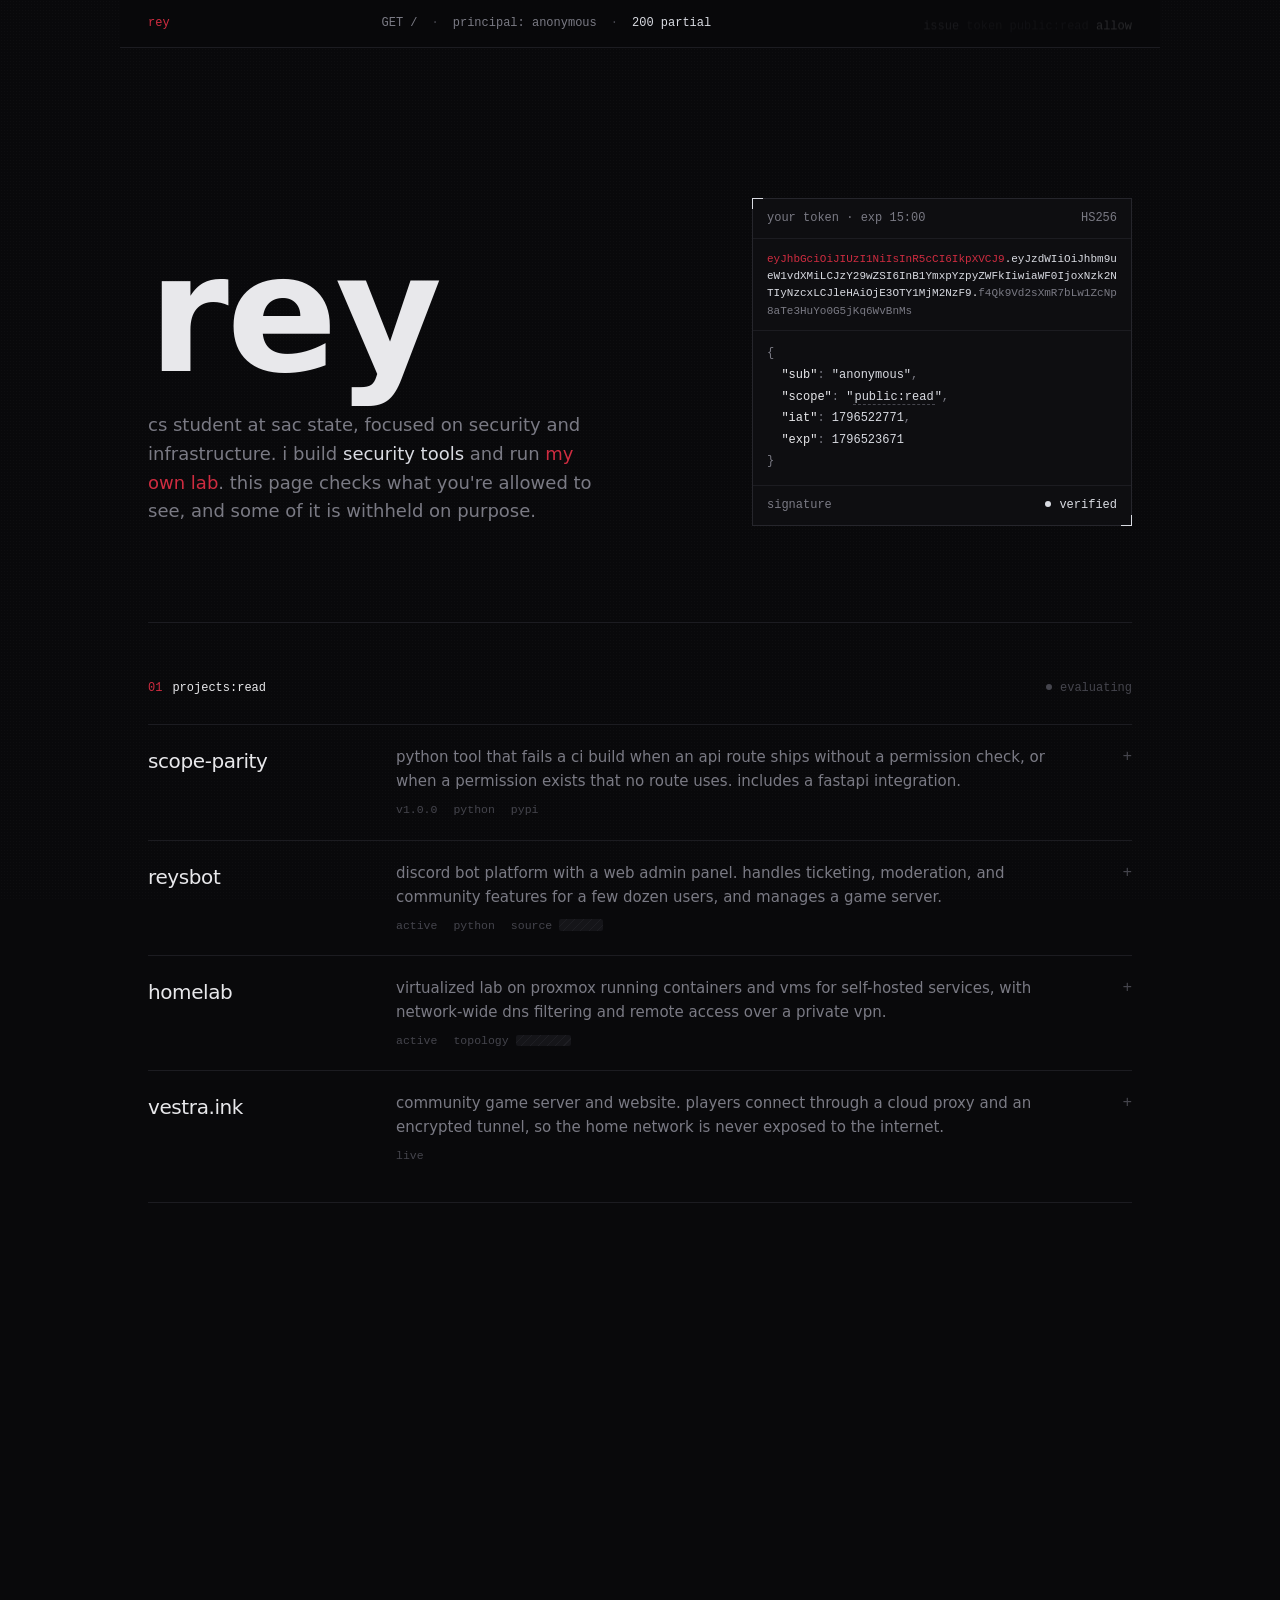
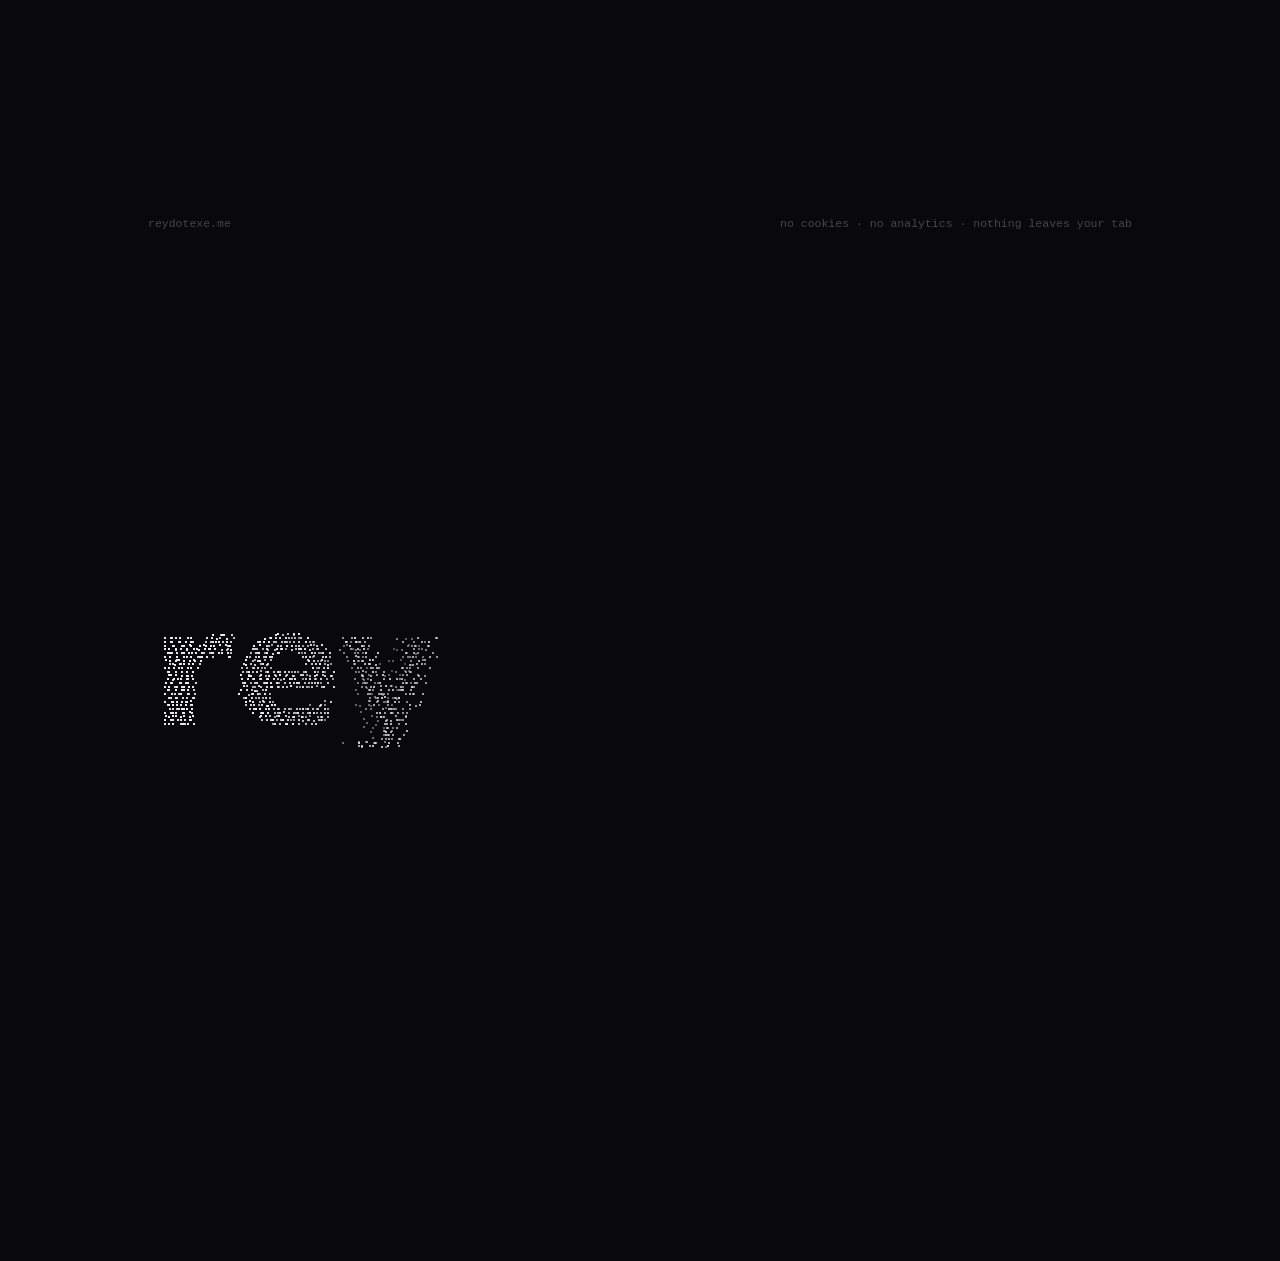
==== index.html @ fd660c35 "add csp and referrer policy" ====
<!DOCTYPE html>
<html lang="en">
<head>
  <meta charset="utf-8">
  <meta http-equiv="Content-Security-Policy" content="default-src 'none'; script-src 'self'; style-src 'self'; font-src 'self'; img-src 'self' data:; connect-src 'none'; media-src 'none'; object-src 'none'; base-uri 'none'; form-action 'none'">
  <meta name="referrer" content="no-referrer">
  <meta name="viewport" content="width=device-width, initial-scale=1">
  <title>rey</title>
  <meta name="description" content="rey. cs student at sac state, security and infrastructure.">
  <link rel="preload" href="fonts/Geist-Variable.woff2" as="font" type="font/woff2" crossorigin>
  <link rel="preload" href="fonts/GeistMono-Variable.woff2" as="font" type="font/woff2" crossorigin>
  <link rel="stylesheet" href="style.css">
  <script src="js/access.js" defer></script>
  <script src="js/name.js" defer></script>
</head>
<body>

<div class="grain"></div>

<div class="wrap">

  <div class="bar">
    <a href="#" class="brand">rey</a>
    <div class="req">
      <span class="hide-s">GET /</span>
      <span class="sep hide-s">·</span>
      <span>principal: anonymous</span>
      <span class="sep">·</span>
      <span class="status" id="barStatus">200 partial</span>
    </div>
    <span class="tick" id="tick"></span>
  </div>

  <header class="hero">
    <div>
      <div class="namewrap" id="namewrap"><h1 id="name">rey</h1></div>
      <p>cs student at sac state, focused on security and infrastructure. i build <b class="c1">security tools</b> and run <b class="c2">my own lab</b>. this page checks what you're allowed to see, and some of it is withheld on purpose.</p>
    </div>

    <div class="token" id="token">
      <div class="th"><span>your token · <span id="expiry">exp 15:00</span></span><span>HS256</span></div>
      <div class="enc" id="enc"><span class="h">eyJhbGciOiJIUzI1NiIsInR5cCI6IkpXVCJ9</span>.<span class="p">eyJzdWIiOiJhbm9ueW1vdXMiLCJzY29wZSI6InB1YmxpYzpyZWFkIiwiaWF0IjoxNzkwNzkwMTMzLCJleHAiOjE3OTA3OTEwMzN9</span>.<span class="s">f4Qk9Vd2sXmR7bLw1ZcNp8aTe3HuYo0G5jKq6WvBnMs</span></div>
      <div class="dec">
        {<br>
        &nbsp;&nbsp;<span class="key">"sub"</span>: <span class="val">"anonymous"</span>,<br>
        &nbsp;&nbsp;<span class="key">"scope"</span>: <span class="val">"<span id="scopeEdit" contenteditable="true" spellcheck="false">public:read</span>"</span>,<br>
        &nbsp;&nbsp;<span class="key">"iat"</span>: <span class="val" id="iat">1790790133</span>,<br>
        &nbsp;&nbsp;<span class="key">"exp"</span>: <span class="val" id="exp">1790791033</span><br>
        }
      </div>
      <div class="sig"><span>signature</span><span class="verdict grant" id="sigState">verified</span></div>
    </div>
  </header>

  <section class="scope reveal" data-scope="projects:read" data-verdict="grant">
    <div class="scope-head"><span class="name"><i>01</i>projects:read</span><span class="verdict">pending</span></div>

    <div class="res" data-res="scope-parity">
      <button type="button" aria-expanded="false">
        <span class="k">scope-parity</span>
        <span class="v">python tool that fails a ci build when an api route ships without a permission check, or when a permission exists that no route uses. includes a fastapi integration.
          <span class="attrs"><span>v1.0.0</span><span>python</span><span>pypi</span></span>
        </span>
        <span class="plus">+</span>
      </button>
      <div class="detail"><div><div class="inner">
        <b>example output</b><br>
        <span class="e">error</span>&nbsp;&nbsp; route-unprotected&nbsp;&nbsp; DELETE /orders/{id} declares no scope<br>
        <span class="e">error</span>&nbsp;&nbsp; route-unknown-scope POST /orders declares "orders:write"<br>
        <span class="w">warning</span> scope-unused&nbsp;&nbsp;&nbsp;&nbsp;&nbsp;&nbsp;&nbsp; orders:create is declared by no route<br>
        exit 1
        <div class="links"><a href="https://github.com/ReyDotExe/scope-parity">github</a><a href="https://pypi.org/project/scope-parity/">pypi</a></div>
      </div></div></div>
    </div>

    <div class="res" data-res="reysbot">
      <button type="button" aria-expanded="false">
        <span class="k">reysbot</span>
        <span class="v">discord bot platform with a web admin panel. handles ticketing, moderation, and community features for a few dozen users, and manages a game server.
          <span class="attrs"><span>active</span><span>python</span><span>source <span class="redact" data-len="7" tabindex="0"><span class="why">private: holds live config</span></span></span></span>
        </span>
        <span class="plus">+</span>
      </button>
      <div class="detail"><div><div class="inner">
        <b>runtime</b>&nbsp;&nbsp; python, sqlite, linux container on proxmox<br>
        <b>features</b>&nbsp; ticketing · moderation · automod · music · stream alerts · game server control<br>
        <b>security</b>&nbsp; individual staff accounts with 2fa · scoped api keys · confirmation on destructive actions<br>
        <b>exposure</b>&nbsp; admin panel reachable only through an authenticated tunnel
        <div class="links"><a href="https://github.com/ReyDotExe/reybot-security-notes">security notes</a></div>
      </div></div></div>
    </div>

    <div class="res" data-res="homelab">
      <button type="button" aria-expanded="false">
        <span class="k">homelab</span>
        <span class="v">virtualized lab on proxmox running containers and vms for self-hosted services, with network-wide dns filtering and remote access over a private vpn.
          <span class="attrs"><span>active</span><span>topology <span class="redact" data-len="9" tabindex="0"><span class="why">withheld: internal addressing</span></span></span></span>
        </span>
        <span class="plus">+</span>
      </button>
      <div class="detail"><div><div class="inner">
        <b>hypervisor</b> proxmox ve, single node<br>
        <b>dns</b>&nbsp;&nbsp;&nbsp;&nbsp;&nbsp;&nbsp;&nbsp; pi-hole<br>
        <b>remote</b>&nbsp;&nbsp;&nbsp;&nbsp; tailscale, no inbound ports open<br>
        <b>backups</b>&nbsp;&nbsp;&nbsp; nightly snapshots of every guest<br>
        <b>next</b>&nbsp;&nbsp;&nbsp;&nbsp;&nbsp;&nbsp; network storage
      </div></div></div>
    </div>

    <div class="res" data-res="vestra.ink">
      <button type="button" aria-expanded="false">
        <span class="k">vestra.ink</span>
        <span class="v">community game server and website. players connect through a cloud proxy and an encrypted tunnel, so the home network is never exposed to the internet.
          <span class="attrs"><span>live</span></span>
        </span>
        <span class="plus">+</span>
      </button>
      <div class="detail"><div><div class="inner">
        <b>path</b>&nbsp;&nbsp;&nbsp;&nbsp; player → cloud proxy → wireguard tunnel → home vm<br>
        <b>web app</b>&nbsp; separate service with a single scoped api key back to the bot<br>
        <b>access</b>&nbsp;&nbsp; whitelisted
        <div class="links"><a href="https://vestra.ink">visit</a></div>
      </div></div></div>
    </div>
  </section>

  <section class="scope reveal" data-scope="writing:read" data-verdict="grant">
    <div class="scope-head"><span class="name"><i>02</i>writing:read</span><span class="verdict">pending</span></div>
    <div class="row">
      <div class="k"><a href="https://github.com/ReyDotExe/reybot-security-notes">security notes</a></div>
      <div class="v">writeups of real incidents from running a self-hosted service, and the controls added after each one.</div>
    </div>
  </section>

  <section class="scope reveal" data-scope="profile:read" data-verdict="grant">
    <div class="scope-head"><span class="name"><i>03</i>profile:read</span><span class="verdict">pending</span></div>
    <div class="kv">
      <div class="k">languages</div>
      <div class="tools"><span>python</span><span>powershell</span><span>sql</span><span>javascript</span><span>html/css</span></div>
      <div class="k">systems</div>
      <div class="tools"><span>linux</span><span>proxmox</span><span>docker</span><span>networking</span><span>vpn</span></div>
      <div class="k">tooling</div>
      <div class="tools"><span>git</span><span>github actions</span><span>python packaging</span></div>
      <div class="k gap">in progress</div>
      <div class="gap">scope-parity 1.1: report a renamed permission and the route it broke as one finding</div>
      <div class="k">in progress</div>
      <div>network storage for the lab</div>
      <div class="k gap">contact</div>
      <div class="gap"><a href="https://github.com/ReyDotExe">github</a></div>
    </div>
  </section>

  <div class="foot"><span>reydotexe.me</span><span>no cookies · no analytics · nothing leaves your tab</span></div>

</div>

</body>
</html>
---- style.css ----
:root {
  --bg: #09090b;
  --panel: #0e0e11;
  --line: #1c1c21;
  --line2: #26262c;
  --text: #e8e8eb;
  --dim: #7a7a84;
  --faint: #45454d;
  --ok: #d9dbe2;
  --no: #ff5a6a;
  --a2: #cf2c40;
  --g1: 150, 18, 34;
  --g2: 150, 152, 168;
  --f1: #cf2c40;
  --f2: #8f1424;
  --bar: #151519;
  --sans: "Geist", system-ui, sans-serif;
  --mono: "Geist Mono", ui-monospace, Consolas, monospace;
}

* {
  box-sizing: border-box;
}

html {
  scroll-behavior: smooth;
  overflow-x: clip;
}

body {
  margin: 0;
  background: var(--bg);
  color: var(--text);
  font-family: var(--sans);
  line-height: 1.6;
  -webkit-font-smoothing: antialiased;
  overflow-x: clip;
}

a {
  color: var(--text);
  text-decoration: none;
  border-bottom: 1px solid var(--faint);
  transition: border-color .2s, color .2s;
}

a:hover {
  border-color: var(--ok);
}

.grain {
  position: fixed;
  inset: 0;
  pointer-events: none;
  z-index: 0;
  background-image: radial-gradient(rgba(255, 255, 255, .025) 1px, transparent 1px);
  background-size: 3px 3px;
}

.wrap {
  position: relative;
  z-index: 1;
  max-width: 1040px;
  margin: 0 auto;
  padding: 0 28px 120px;
}

.bar {
  position: sticky;
  top: 0;
  z-index: 10;
  display: flex;
  justify-content: space-between;
  align-items: center;
  gap: 16px;
  margin: 0 -28px;
  padding: 14px 28px;
  background: rgba(9, 9, 11, .97);
  backdrop-filter: blur(8px);
  border-bottom: 1px solid var(--line);
  font-family: var(--mono);
  font-size: 12px;
  color: var(--dim);
}

.bar .brand {
  color: var(--a2);
  border: 0;
}

.bar .req {
  display: flex;
  gap: 14px;
  flex-wrap: wrap;
}

.bar .req .sep {
  color: var(--faint);
}

.status {
  color: var(--ok);
  transition: color .2s;
}

.status.bad {
  color: var(--no);
}

.tick {
  max-width: 380px;
  white-space: nowrap;
  overflow: hidden;
  text-overflow: ellipsis;
  color: var(--faint);
  text-align: right;
}

.tick .a {
  color: var(--dim);
}

.tick .ok {
  color: var(--ok);
}

.tick .no {
  color: var(--no);
}

.tick.flash {
  animation: in .35s ease-out;
}

@keyframes in {
  from {
    opacity: 0;
    transform: translateY(4px);
  }
}

.hero {
  display: grid;
  grid-template-columns: 1fr 380px;
  gap: 56px;
  align-items: end;
  padding: 150px 0 96px;
  border-bottom: 1px solid var(--line);
}

.hero h1 {
  margin: 0;
  font-size: clamp(76px, 15vw, 164px);
  line-height: .86;
  font-weight: 700;
  letter-spacing: -0.015em;
}

.hero p {
  margin: 26px 0 0;
  max-width: 460px;
  font-size: 18px;
  color: var(--dim);
}

.hero p b {
  color: var(--text);
  font-weight: 500;
}

.hero p b.c1 {
  color: var(--ok);
}

.hero p b.c2 {
  color: var(--a2);
}

.token {
  position: relative;
  border: 1px solid var(--line2);
  background: var(--panel);
  font-family: var(--mono);
  font-size: 12px;
}

.token::before,
.token::after {
  content: "";
  position: absolute;
  width: 10px;
  height: 10px;
  border-color: var(--ok);
  border-style: solid;
  transition: border-color .3s;
}

.token::before {
  top: -1px;
  left: -1px;
  border-width: 1px 0 0 1px;
}

.token::after {
  bottom: -1px;
  right: -1px;
  border-width: 0 1px 1px 0;
}

.token.bad::before,
.token.bad::after {
  border-color: var(--no);
}

.token .th {
  display: flex;
  justify-content: space-between;
  padding: 10px 14px;
  border-bottom: 1px solid var(--line);
  color: var(--dim);
}

.token .enc {
  padding: 12px 14px;
  border-bottom: 1px solid var(--line);
  word-break: break-all;
  line-height: 1.55;
  font-size: 11px;
  max-height: 92px;
  overflow: hidden;
}

.enc .h {
  color: var(--a2);
}

.enc .p {
  color: var(--ok);
}

.enc .s {
  color: var(--dim);
}

.token.bad .enc .s {
  color: var(--no);
}

.token .dec {
  padding: 12px 14px;
  line-height: 1.8;
  color: var(--dim);
}

.dec .key {
  color: var(--text);
}

.dec .val {
  color: var(--ok);
}

.dec [contenteditable] {
  outline: none;
  border-bottom: 1px dashed var(--faint);
  cursor: text;
  padding: 0 1px;
}

.dec [contenteditable]:focus {
  border-color: var(--ok);
  background: rgba(var(--g1), .08);
}

.token .sig {
  display: flex;
  justify-content: space-between;
  padding: 10px 14px;
  border-top: 1px solid var(--line);
  color: var(--dim);
}

.verdict {
  color: var(--faint);
}

.verdict::before {
  content: "";
  display: inline-block;
  width: 6px;
  height: 6px;
  border-radius: 50%;
  margin-right: 8px;
  vertical-align: 1px;
  background: currentColor;
}

.verdict.grant {
  color: var(--ok);
}

.verdict.deny {
  color: var(--no);
}

.verdict.eval::before {
  animation: pulse .5s ease-in-out infinite alternate;
}

@keyframes pulse {
  to {
    opacity: .2;
  }
}

.scope {
  padding: 56px 0 16px;
  border-bottom: 1px solid var(--line);
}

.js .reveal {
  opacity: 0;
  transform: translateY(10px);
  transition: opacity .7s ease, transform .7s ease;
}

.js .reveal.on {
  opacity: 1;
  transform: none;
}

.scope-head {
  display: flex;
  justify-content: space-between;
  align-items: baseline;
  margin-bottom: 26px;
  font-family: var(--mono);
  font-size: 12px;
}

.scope-head .name {
  color: var(--text);
}

.scope-head .name i {
  font-style: normal;
  color: var(--a2);
  margin-right: 10px;
}

.res {
  border-top: 1px solid var(--line);
}

.res > button {
  all: unset;
  box-sizing: border-box;
  display: grid;
  grid-template-columns: 220px 1fr 24px;
  gap: 6px 28px;
  width: 100%;
  padding: 20px 0;
  cursor: pointer;
}

.res > button:focus-visible {
  outline: 1px solid var(--ok);
  outline-offset: 4px;
}

.res .k,
.row .k {
  font-size: 20px;
  font-weight: 500;
  letter-spacing: -0.02em;
}

.res .k {
  transition: color .2s;
}

.row .k a {
  border: 0;
}

.res > button:hover .k,
.row .k a:hover {
  color: var(--a2);
}

.res .v,
.row .v {
  color: var(--dim);
  font-size: 15px;
}

.res .plus {
  font-family: var(--mono);
  color: var(--faint);
  text-align: right;
  transition: transform .3s, color .2s;
}

.res.open .plus {
  transform: rotate(45deg);
  color: var(--ok);
}

.attrs {
  display: flex;
  flex-wrap: wrap;
  gap: 4px 16px;
  margin-top: 8px;
  font-family: var(--mono);
  font-size: 11.5px;
  color: var(--faint);
}

.detail {
  display: grid;
  grid-template-rows: 0fr;
  visibility: hidden;
  transition: grid-template-rows .4s ease, visibility .4s;
}

.res.open .detail {
  grid-template-rows: 1fr;
  visibility: visible;
}

.detail > div {
  overflow: hidden;
}

.detail .inner {
  margin: 0 0 22px 248px;
  padding: 16px 18px;
  border: 1px solid var(--line);
  background: var(--panel);
  font-family: var(--mono);
  font-size: 12px;
  line-height: 1.8;
  color: var(--dim);
}

.detail .inner b {
  font-weight: 400;
  color: var(--text);
}

.detail .inner .e {
  color: var(--no);
}

.detail .inner .w {
  color: #d9c38a;
}

.detail .links {
  margin-top: 10px;
  display: flex;
  gap: 16px;
}

.detail .links a {
  color: var(--text);
}

.redact {
  display: inline-block;
  position: relative;
  height: 1.1em;
  vertical-align: -0.18em;
  background: var(--bar);
  background-image: repeating-linear-gradient(135deg, transparent 0 5px, #1e1e23 5px 6px);
  border-radius: 2px;
  cursor: help;
  font-family: var(--mono);
  font-size: .9em;
  line-height: 1.1em;
  color: var(--no);
  white-space: nowrap;
  text-align: left;
}

.redact[data-len="7"] {
  width: 7ch;
}

.redact[data-len="9"] {
  width: 9ch;
}

.redact .why {
  position: absolute;
  left: 0;
  top: 140%;
  z-index: 5;
  width: max-content;
  max-width: 60vw;
  padding: 3px 8px;
  font-family: var(--mono);
  font-size: 11px;
  color: var(--no);
  background: var(--bg);
  border: 1px solid var(--line2);
  white-space: normal;
  opacity: 0;
  pointer-events: none;
  transition: opacity .2s;
}

.redact:hover .why,
.redact:focus .why {
  opacity: 1;
}

.kv {
  display: grid;
  grid-template-columns: 220px 1fr;
  gap: 12px 28px;
  font-size: 15px;
}

.kv .k {
  font-family: var(--mono);
  font-size: 12px;
  color: var(--dim);
  padding-top: 3px;
}

.kv .gap {
  margin-top: 22px;
}

.tools {
  display: flex;
  flex-wrap: wrap;
}

.tools > span {
  white-space: nowrap;
}

.tools > span:not(:last-child)::after {
  content: "·";
  color: var(--a2);
  opacity: .6;
  margin: 0 9px;
}

.row {
  display: grid;
  grid-template-columns: 220px 1fr;
  gap: 6px 28px;
  padding: 20px 0;
}

.foot {
  display: flex;
  justify-content: space-between;
  gap: 16px;
  padding-top: 40px;
  font-family: var(--mono);
  font-size: 11.5px;
  color: var(--faint);
}

@media (prefers-reduced-motion: reduce) {
  .js .reveal {
    opacity: 1;
    transform: none;
    transition: none;
  }

  .tick.flash,
  .verdict.eval::before {
    animation: none;
  }
}

@media (max-width: 900px) {
  .hero {
    grid-template-columns: 1fr;
    gap: 40px;
    padding: 64px 0 56px;
  }

  .bar .req .hide-s,
  .tick {
    display: none;
  }
}

@media (max-width: 640px) {
  .wrap {
    padding: 0 18px 60px;
  }

  .bar {
    margin: 0 -18px;
    padding: 14px 18px;
  }

  .bar .req {
    display: none;
  }

  .res > button {
    grid-template-columns: 1fr 24px;
  }

  .res .v {
    grid-column: 1 / -1;
  }

  .res .k {
    grid-row: 1;
  }

  .res .plus {
    grid-row: 1;
    grid-column: 2;
  }

  .detail .inner {
    margin-left: 0;
  }

  .kv,
  .row {
    grid-template-columns: 1fr;
    gap: 4px;
  }

  .kv .k {
    padding-top: 12px;
  }
}
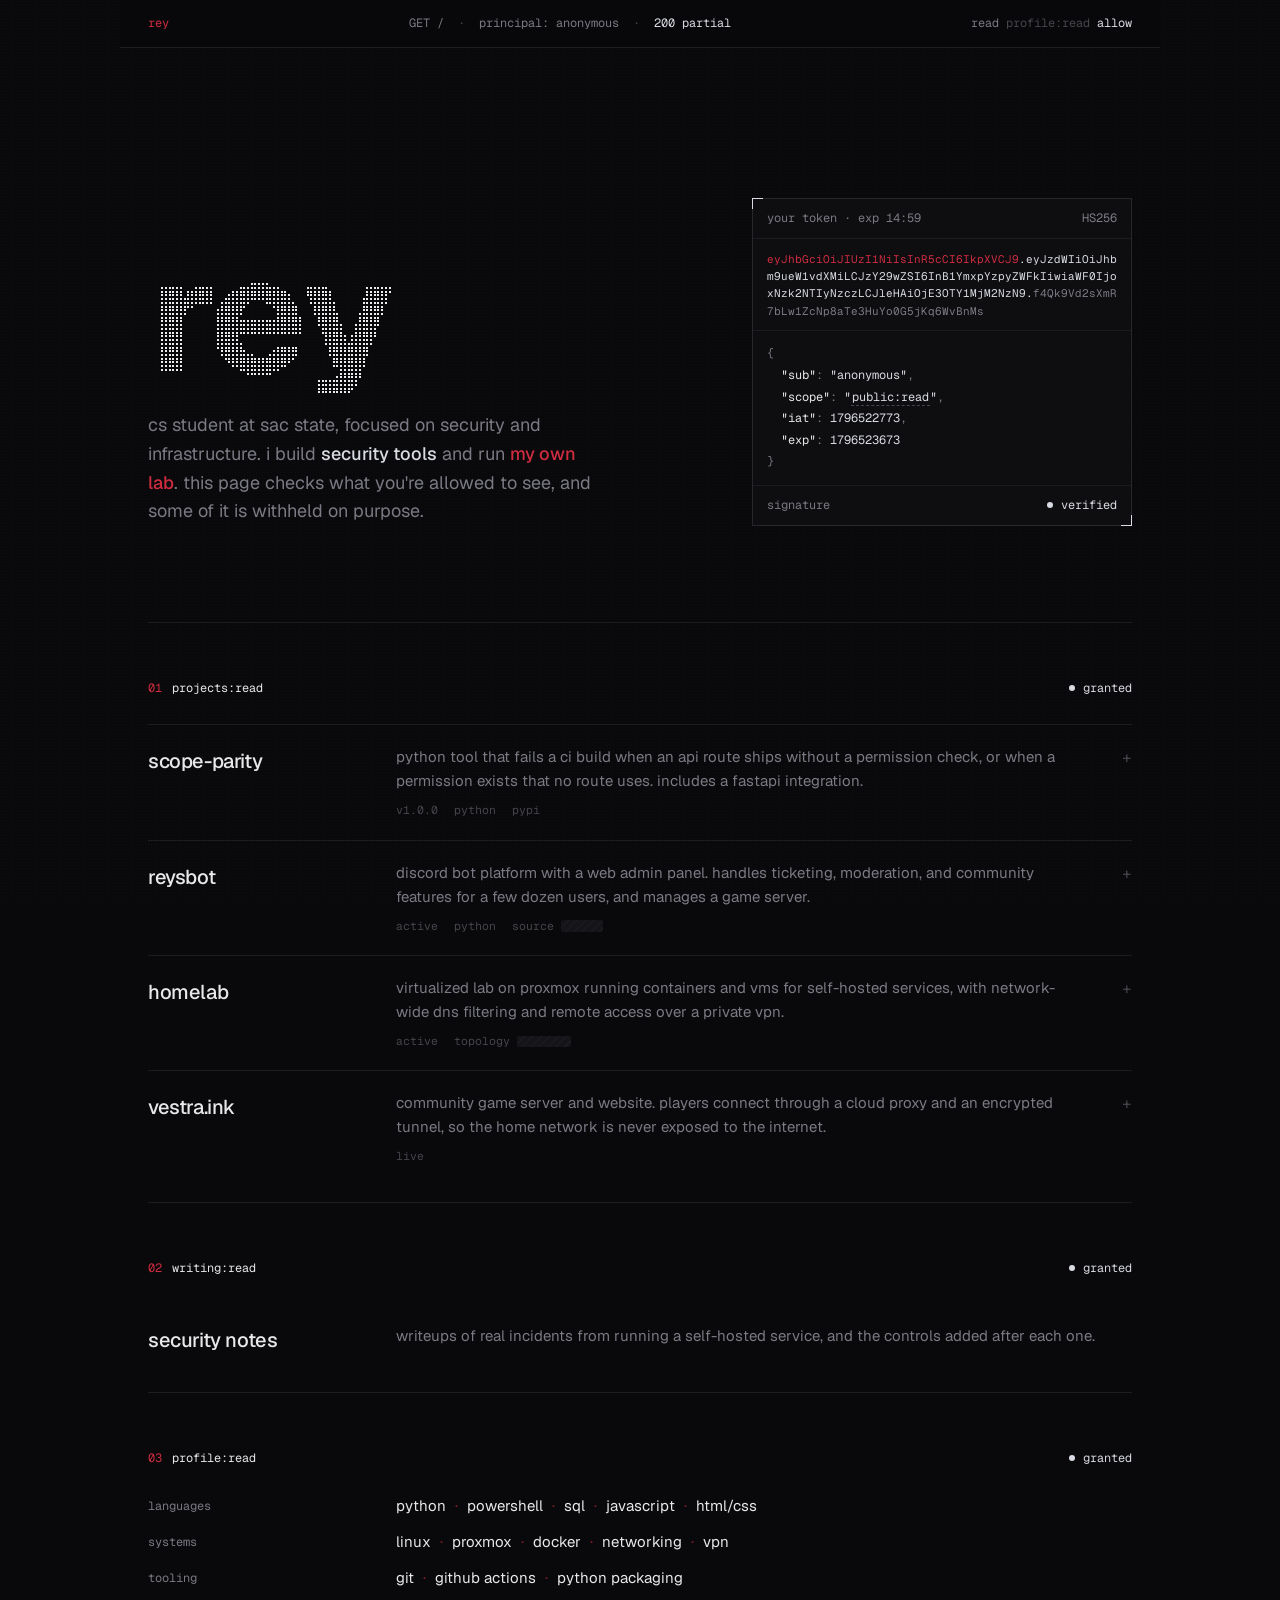
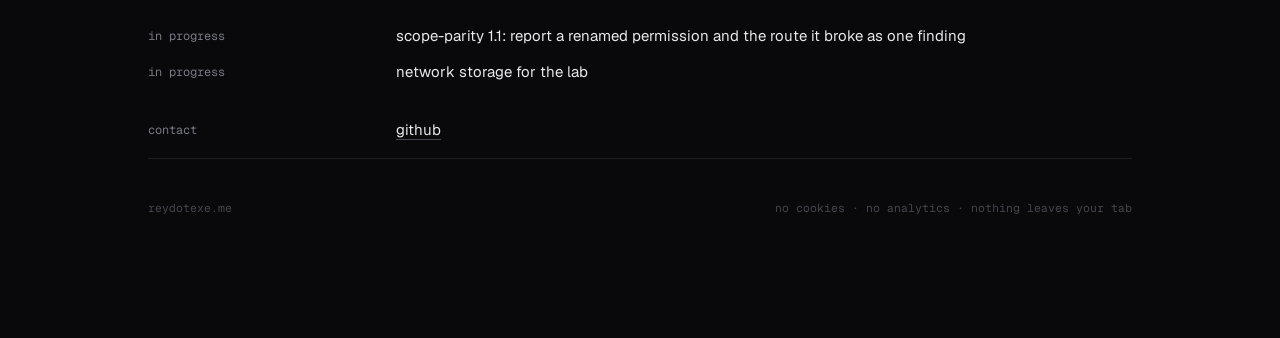
==== commit 79c12ef8: "self-host fonts" ====
--- a/index.html
+++ b/index.html
@@ -2,8 +2,6 @@
 <html lang="en">
 <head>
   <meta charset="utf-8">
-  <meta http-equiv="Content-Security-Policy" content="default-src 'none'; script-src 'self'; style-src 'self'; font-src 'self'; img-src 'self' data:; connect-src 'none'; media-src 'none'; object-src 'none'; base-uri 'none'; form-action 'none'">
-  <meta name="referrer" content="no-referrer">
   <meta name="viewport" content="width=device-width, initial-scale=1">
   <title>rey</title>
   <meta name="description" content="rey. cs student at sac state, security and infrastructure.">
--- a/style.css
+++ b/style.css
@@ -1,3 +1,19 @@
+@font-face {
+  font-family: "Geist";
+  src: url("fonts/Geist-Variable.woff2") format("woff2");
+  font-weight: 400 700;
+  font-style: normal;
+  font-display: swap;
+}
+
+@font-face {
+  font-family: "Geist Mono";
+  src: url("fonts/GeistMono-Variable.woff2") format("woff2");
+  font-weight: 400 500;
+  font-style: normal;
+  font-display: swap;
+}
+
 :root {
   --bg: #09090b;
   --panel: #0e0e11;
@@ -57,6 +73,15 @@
   background-size: 3px 3px;
 }
 
+.dotstage {
+  position: fixed;
+  inset: 0;
+  width: 100vw;
+  height: 100vh;
+  pointer-events: none;
+  z-index: 0;
+}
+
 .wrap {
   position: relative;
   z-index: 1;
@@ -154,6 +179,15 @@
   line-height: .86;
   font-weight: 700;
   letter-spacing: -0.015em;
+}
+
+.namewrap {
+  position: relative;
+  isolation: isolate;
+}
+
+.namewrap.fx h1 {
+  color: transparent;
 }
 
 .hero p {
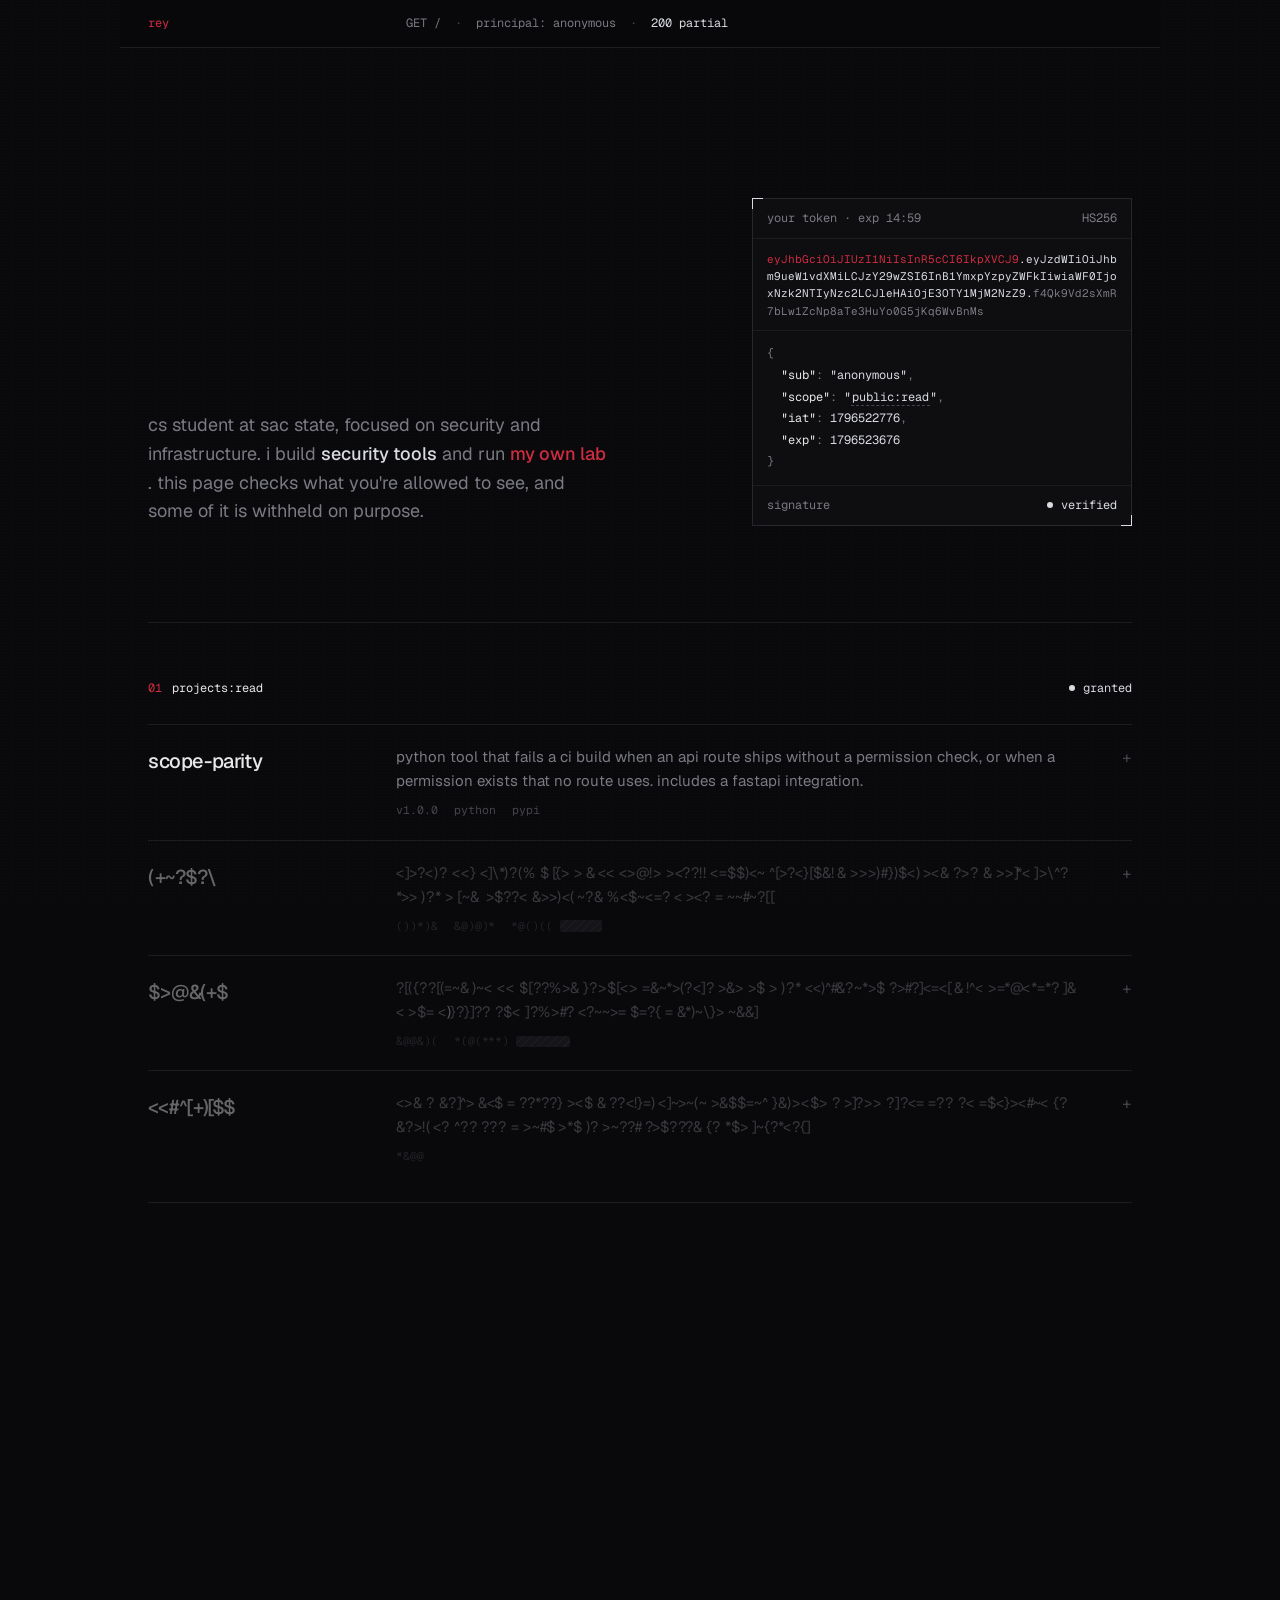
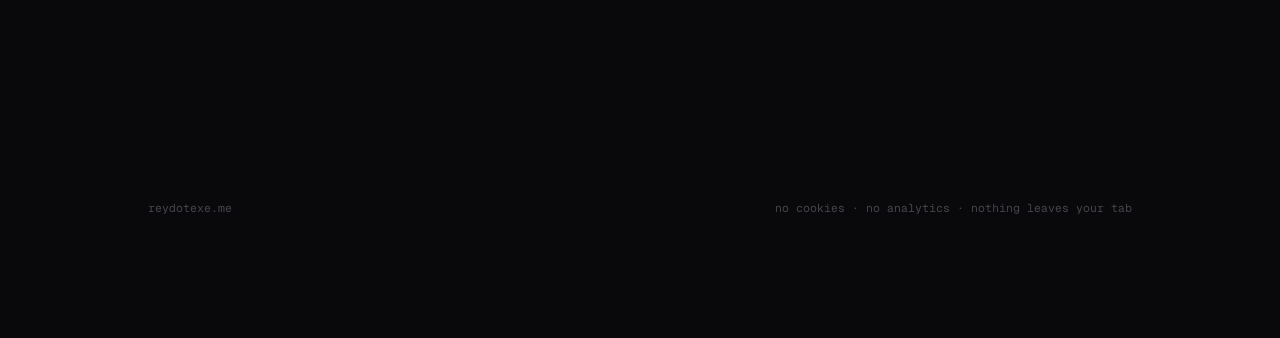
==== commit e8c97a10: "add scroll cipher" ====
--- a/index.html
+++ b/index.html
@@ -2,6 +2,8 @@
 <html lang="en">
 <head>
   <meta charset="utf-8">
+  <meta http-equiv="Content-Security-Policy" content="default-src 'none'; script-src 'self'; style-src 'self'; font-src 'self'; img-src 'self' data:; connect-src 'none'; media-src 'none'; object-src 'none'; base-uri 'none'; form-action 'none'">
+  <meta name="referrer" content="no-referrer">
   <meta name="viewport" content="width=device-width, initial-scale=1">
   <title>rey</title>
   <meta name="description" content="rey. cs student at sac state, security and infrastructure.">
@@ -10,6 +12,7 @@
   <link rel="stylesheet" href="style.css">
   <script src="js/access.js" defer></script>
   <script src="js/name.js" defer></script>
+  <script src="js/cipher.js" defer></script>
 </head>
 <body>
 
--- a/style.css
+++ b/style.css
@@ -600,6 +600,36 @@
   color: var(--faint);
 }
 
+.fb {
+  transition: opacity .6s ease;
+}
+
+.fb.unfocus .ch {
+  opacity: .42;
+}
+
+.fb.unfocus .ch.hot {
+  opacity: 1;
+}
+
+.ch {
+  transition: color .25s ease;
+}
+
+.ch.hot {
+  color: var(--a2);
+  transition: none;
+}
+
+.sr {
+  position: absolute;
+  width: 1px;
+  height: 1px;
+  overflow: hidden;
+  clip: rect(0 0 0 0);
+  white-space: nowrap;
+}
+
 @media (prefers-reduced-motion: reduce) {
   .js .reveal {
     opacity: 1;
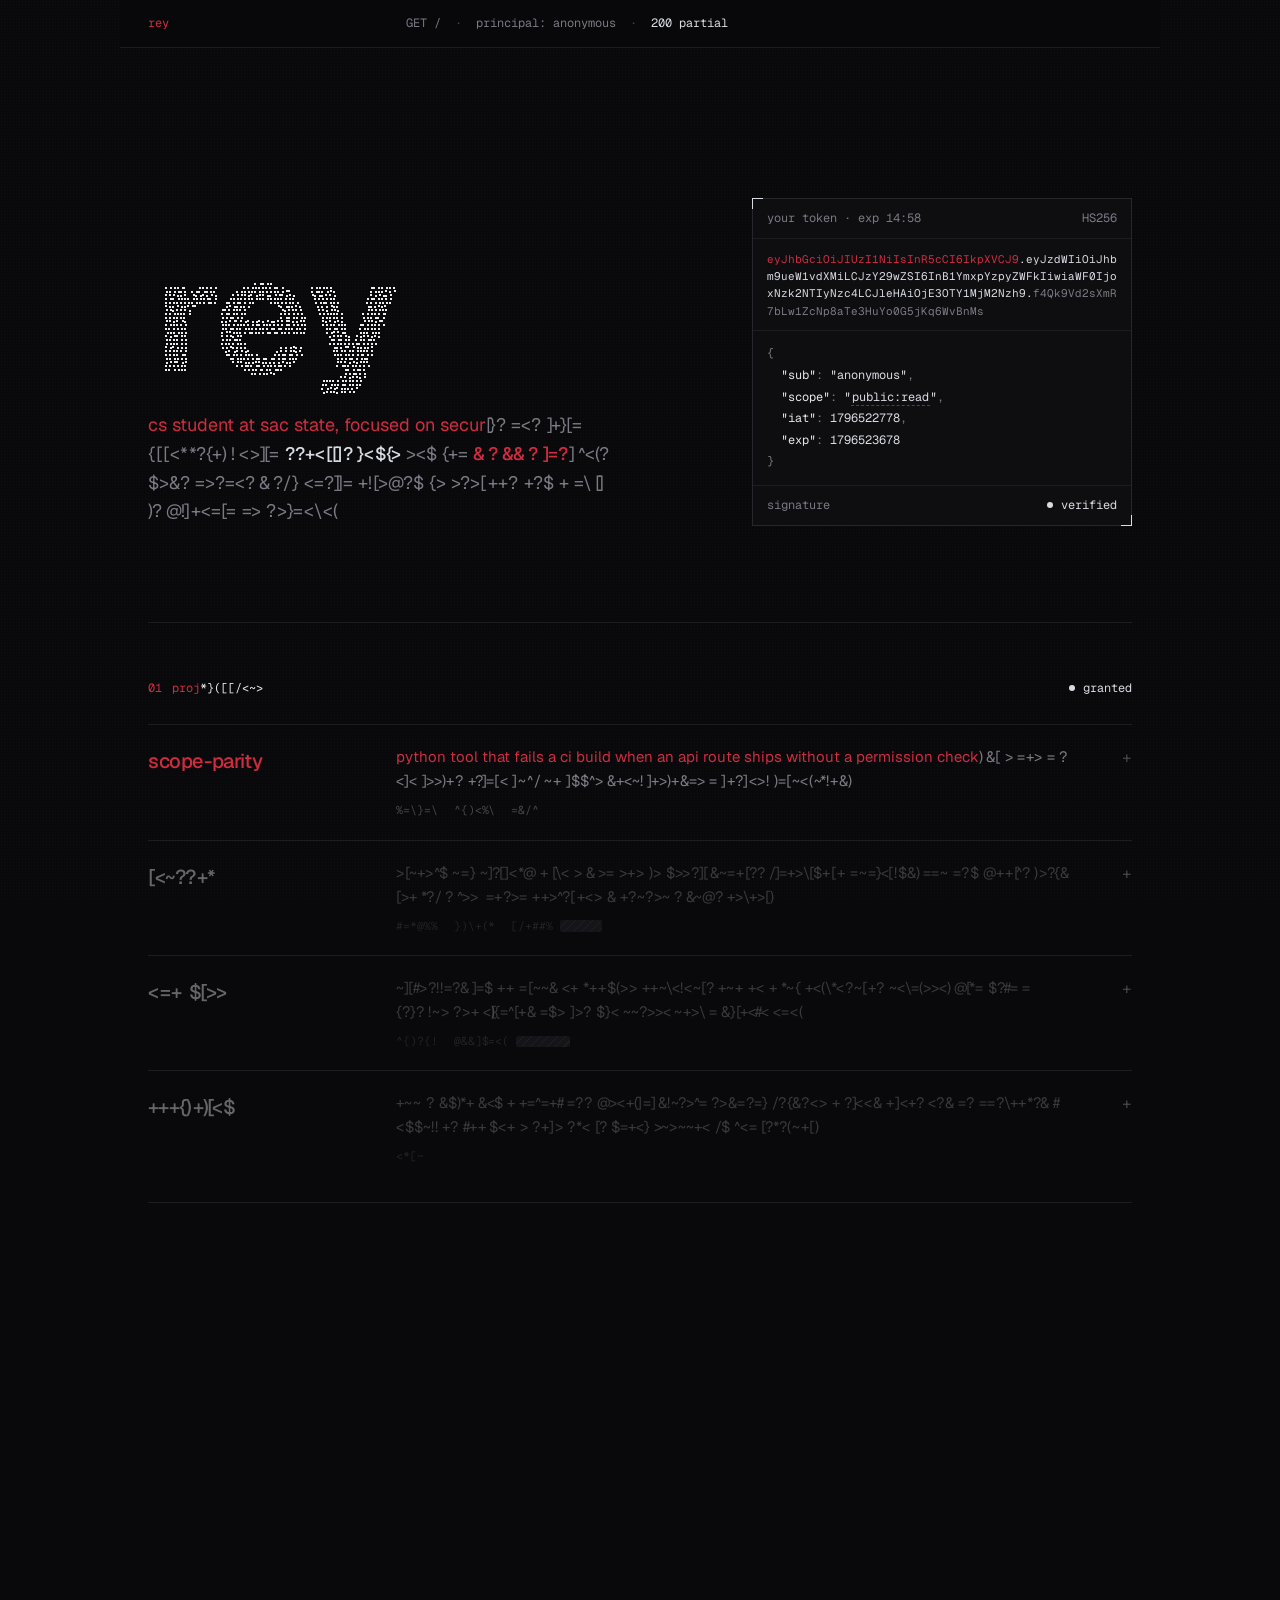
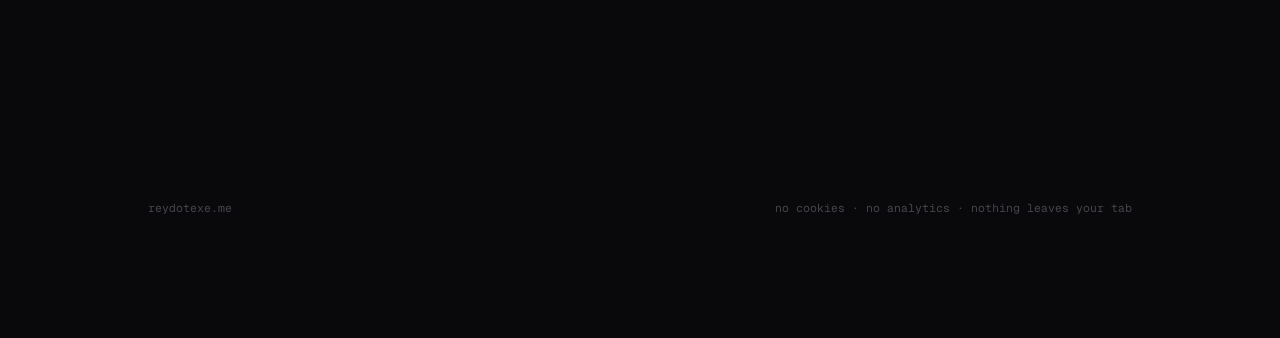
==== commit 47b0ca6c: "add synth" ====
--- a/index.html
+++ b/index.html
@@ -13,6 +13,7 @@
   <script src="js/access.js" defer></script>
   <script src="js/name.js" defer></script>
   <script src="js/cipher.js" defer></script>
+  <script src="js/music.js" defer></script>
 </head>
 <body>
 
--- a/style.css
+++ b/style.css
@@ -82,6 +82,15 @@
   z-index: 0;
 }
 
+.trail {
+  position: fixed;
+  inset: 0;
+  width: 100vw;
+  height: 100vh;
+  pointer-events: none;
+  z-index: 30;
+}
+
 .wrap {
   position: relative;
   z-index: 1;
@@ -602,18 +611,30 @@
 
 .fb {
   transition: opacity .6s ease;
+  overflow-anchor: none;
 }
 
 .fb.unfocus .ch {
   opacity: .42;
 }
 
+.fb.unfocus .ch.lit,
+.fb.unfocus .ch.rim,
 .fb.unfocus .ch.hot {
   opacity: 1;
 }
 
 .ch {
   transition: color .25s ease;
+}
+
+.ch.lit {
+  color: #f4f4f7;
+  text-shadow: 0 0 12px rgba(207, 44, 64, .35);
+}
+
+.ch.rim {
+  color: var(--a2);
 }
 
 .ch.hot {
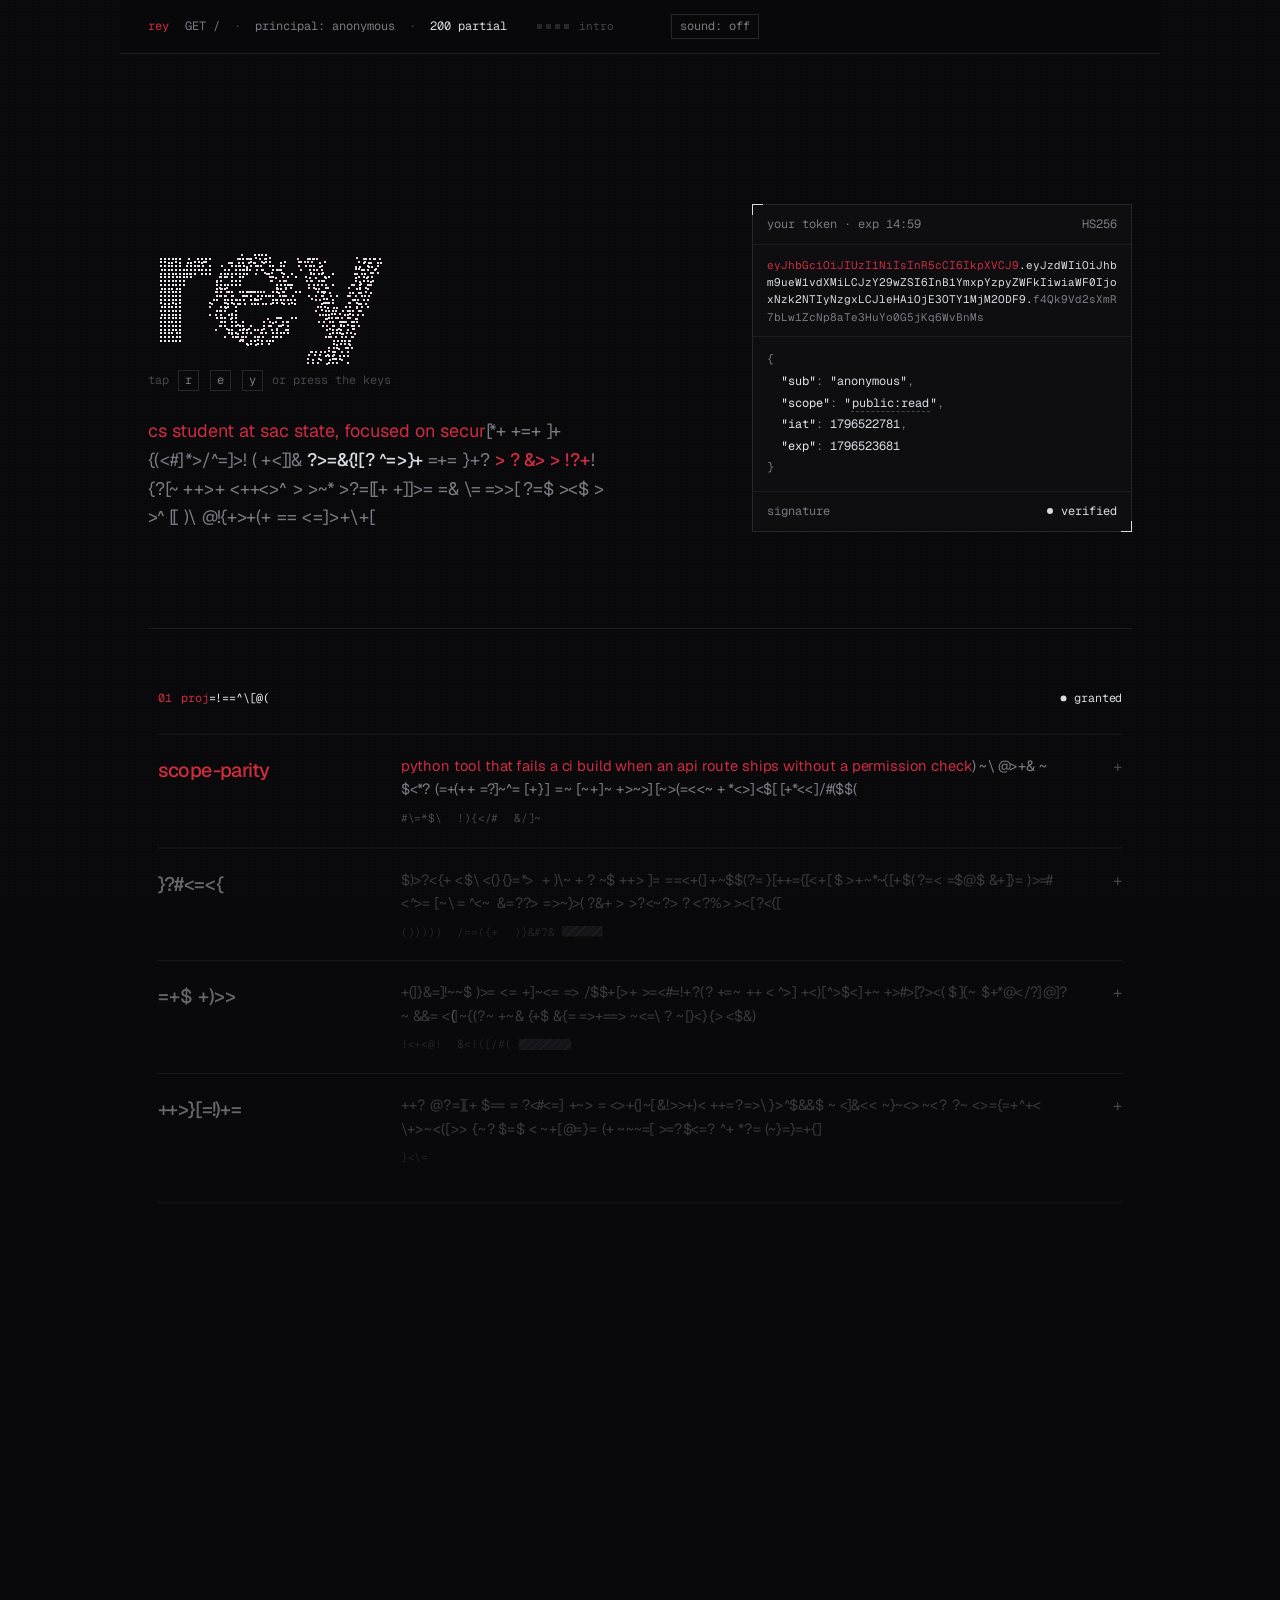
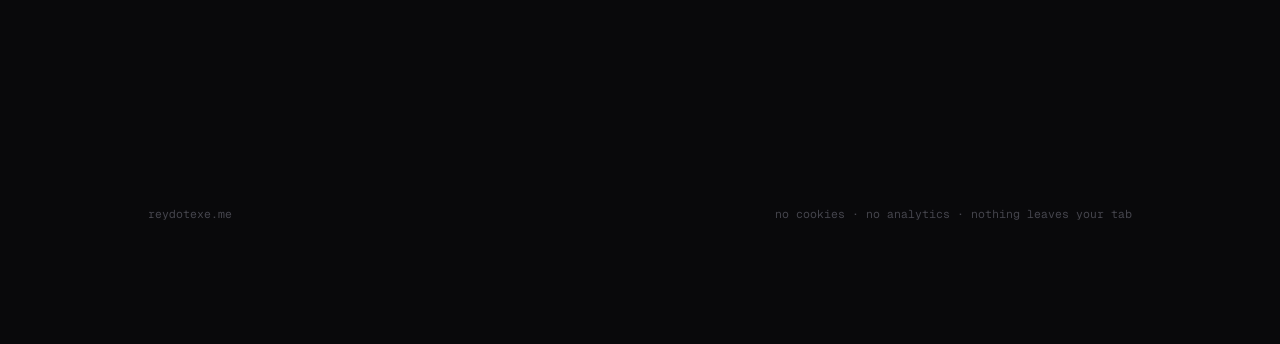
==== commit f2b34940: "add section zoom" ====
--- a/index.html
+++ b/index.html
@@ -14,6 +14,7 @@
   <script src="js/name.js" defer></script>
   <script src="js/cipher.js" defer></script>
   <script src="js/music.js" defer></script>
+  <script src="js/zoom.js" defer></script>
 </head>
 <body>
 
--- a/style.css
+++ b/style.css
@@ -126,6 +126,7 @@
   display: flex;
   gap: 14px;
   flex-wrap: wrap;
+  flex-shrink: 0;
 }
 
 .bar .req .sep {
@@ -142,6 +143,7 @@
 }
 
 .tick {
+  flex: 0 1 380px;
   max-width: 380px;
   white-space: nowrap;
   overflow: hidden;
@@ -171,6 +173,71 @@
     opacity: 0;
     transform: translateY(4px);
   }
+}
+
+.np {
+  display: inline-flex;
+  align-items: center;
+  gap: 4px;
+  flex-shrink: 0;
+  margin-left: 14px;
+  font-family: var(--mono);
+  font-size: 11px;
+  color: var(--faint);
+}
+
+.np i {
+  width: 5px;
+  height: 5px;
+  background: var(--line2);
+  transition: background .06s;
+}
+
+.np.live i.on {
+  background: var(--a2);
+}
+
+.np em {
+  font-style: normal;
+  margin-left: 6px;
+  min-width: 64px;
+  transition: opacity .18s ease, transform .18s ease;
+}
+
+.np em.swap {
+  opacity: 0;
+  transform: translateY(-3px);
+}
+
+.np.live em {
+  color: var(--text);
+}
+
+.snd {
+  all: unset;
+  cursor: pointer;
+  font-family: var(--mono);
+  font-size: 12px;
+  color: var(--dim);
+  border: 1px solid var(--line2);
+  padding: 2px 8px;
+  margin-left: 12px;
+  min-width: 10ch;
+  text-align: center;
+  white-space: nowrap;
+  flex-shrink: 0;
+  transition: color .2s, border-color .2s;
+}
+
+.snd:hover,
+.snd.on {
+  color: var(--a2);
+  border-color: var(--a2);
+}
+
+.snd:focus-visible {
+  outline: 1px solid var(--a2);
+  outline-offset: 2px;
 }
 
 .hero {
@@ -193,10 +260,35 @@
 .namewrap {
   position: relative;
   isolation: isolate;
+  touch-action: manipulation;
 }
 
 .namewrap.fx h1 {
   color: transparent;
+}
+
+.padhint {
+  margin-top: 14px;
+  font-family: var(--mono);
+  font-size: 12px;
+  color: var(--faint);
+  position: relative;
+  z-index: 1;
+}
+
+.padhint b {
+  display: inline-block;
+  font-weight: 400;
+  color: var(--dim);
+  border: 1px solid var(--line2);
+  padding: 0 6px;
+  margin: 0 2px;
+  transition: color .1s, border-color .1s;
+}
+
+.padhint b.hit {
+  color: var(--a2);
+  border-color: var(--a2);
 }
 
 .hero p {
@@ -687,8 +779,14 @@
     padding: 14px 18px;
   }
 
-  .bar .req {
+  .bar .req,
+  .np em {
     display: none;
+  }
+
+  .snd {
+    margin: -4px 0;
+    padding: 6px 10px;
   }
 
   .res > button {
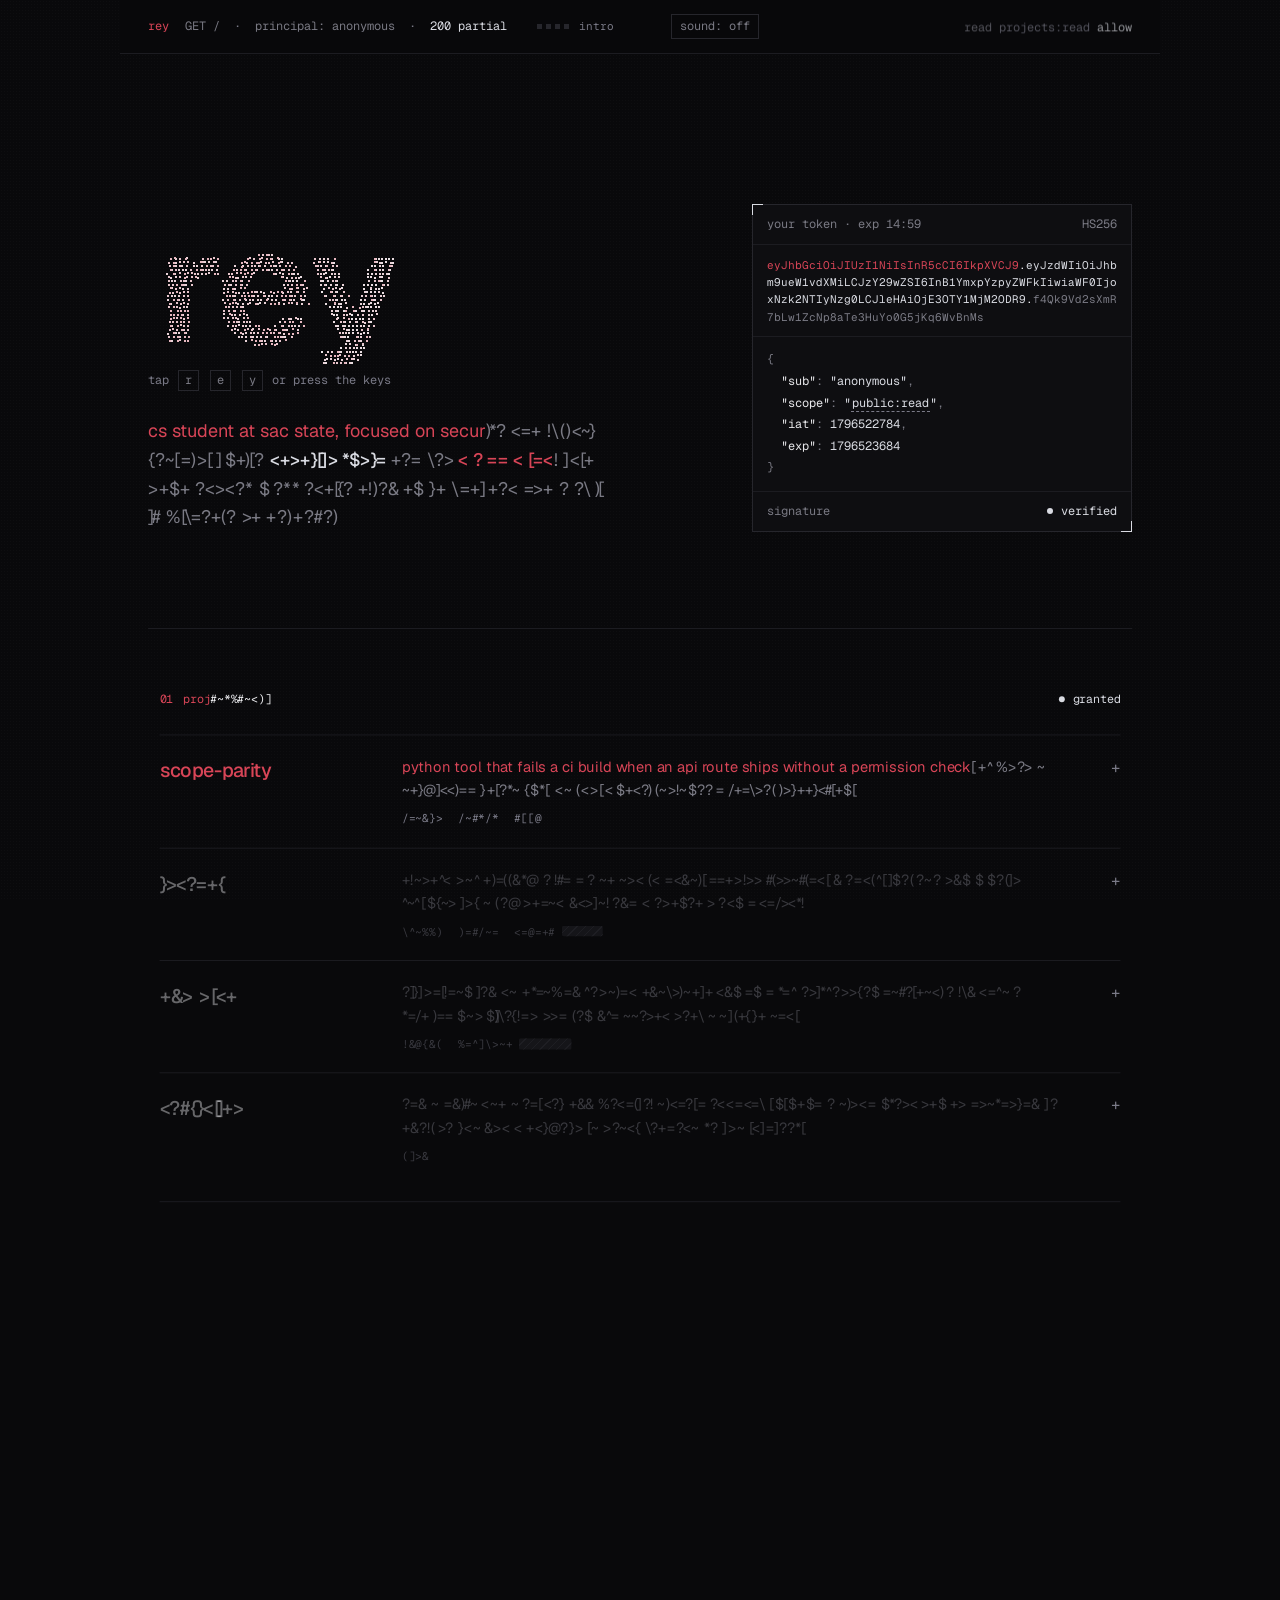
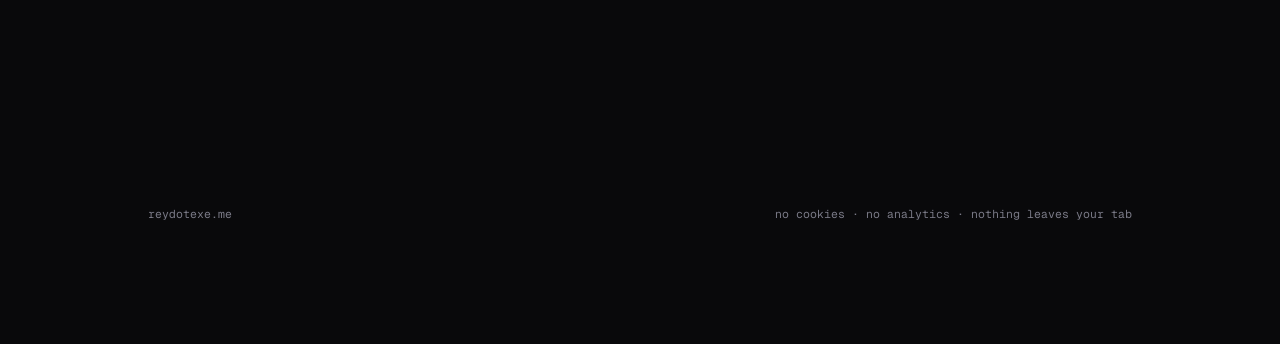
==== commit 5bc0aa5f: "add favicon" ====
--- a/index.html
+++ b/index.html
@@ -7,6 +7,7 @@
   <meta name="viewport" content="width=device-width, initial-scale=1">
   <title>rey</title>
   <meta name="description" content="rey. cs student at sac state, security and infrastructure.">
+  <link rel="icon" href="favicon.svg" type="image/svg+xml">
   <link rel="preload" href="fonts/Geist-Variable.woff2" as="font" type="font/woff2" crossorigin>
   <link rel="preload" href="fonts/GeistMono-Variable.woff2" as="font" type="font/woff2" crossorigin>
   <link rel="stylesheet" href="style.css">
--- a/style.css
+++ b/style.css
@@ -21,10 +21,10 @@
   --line2: #26262c;
   --text: #e8e8eb;
   --dim: #7a7a84;
-  --faint: #45454d;
+  --faint: #7a7a87;
   --ok: #d9dbe2;
   --no: #ff5a6a;
-  --a2: #cf2c40;
+  --a2: #d84557;
   --g1: 150, 18, 34;
   --g2: 150, 152, 168;
   --f1: #cf2c40;
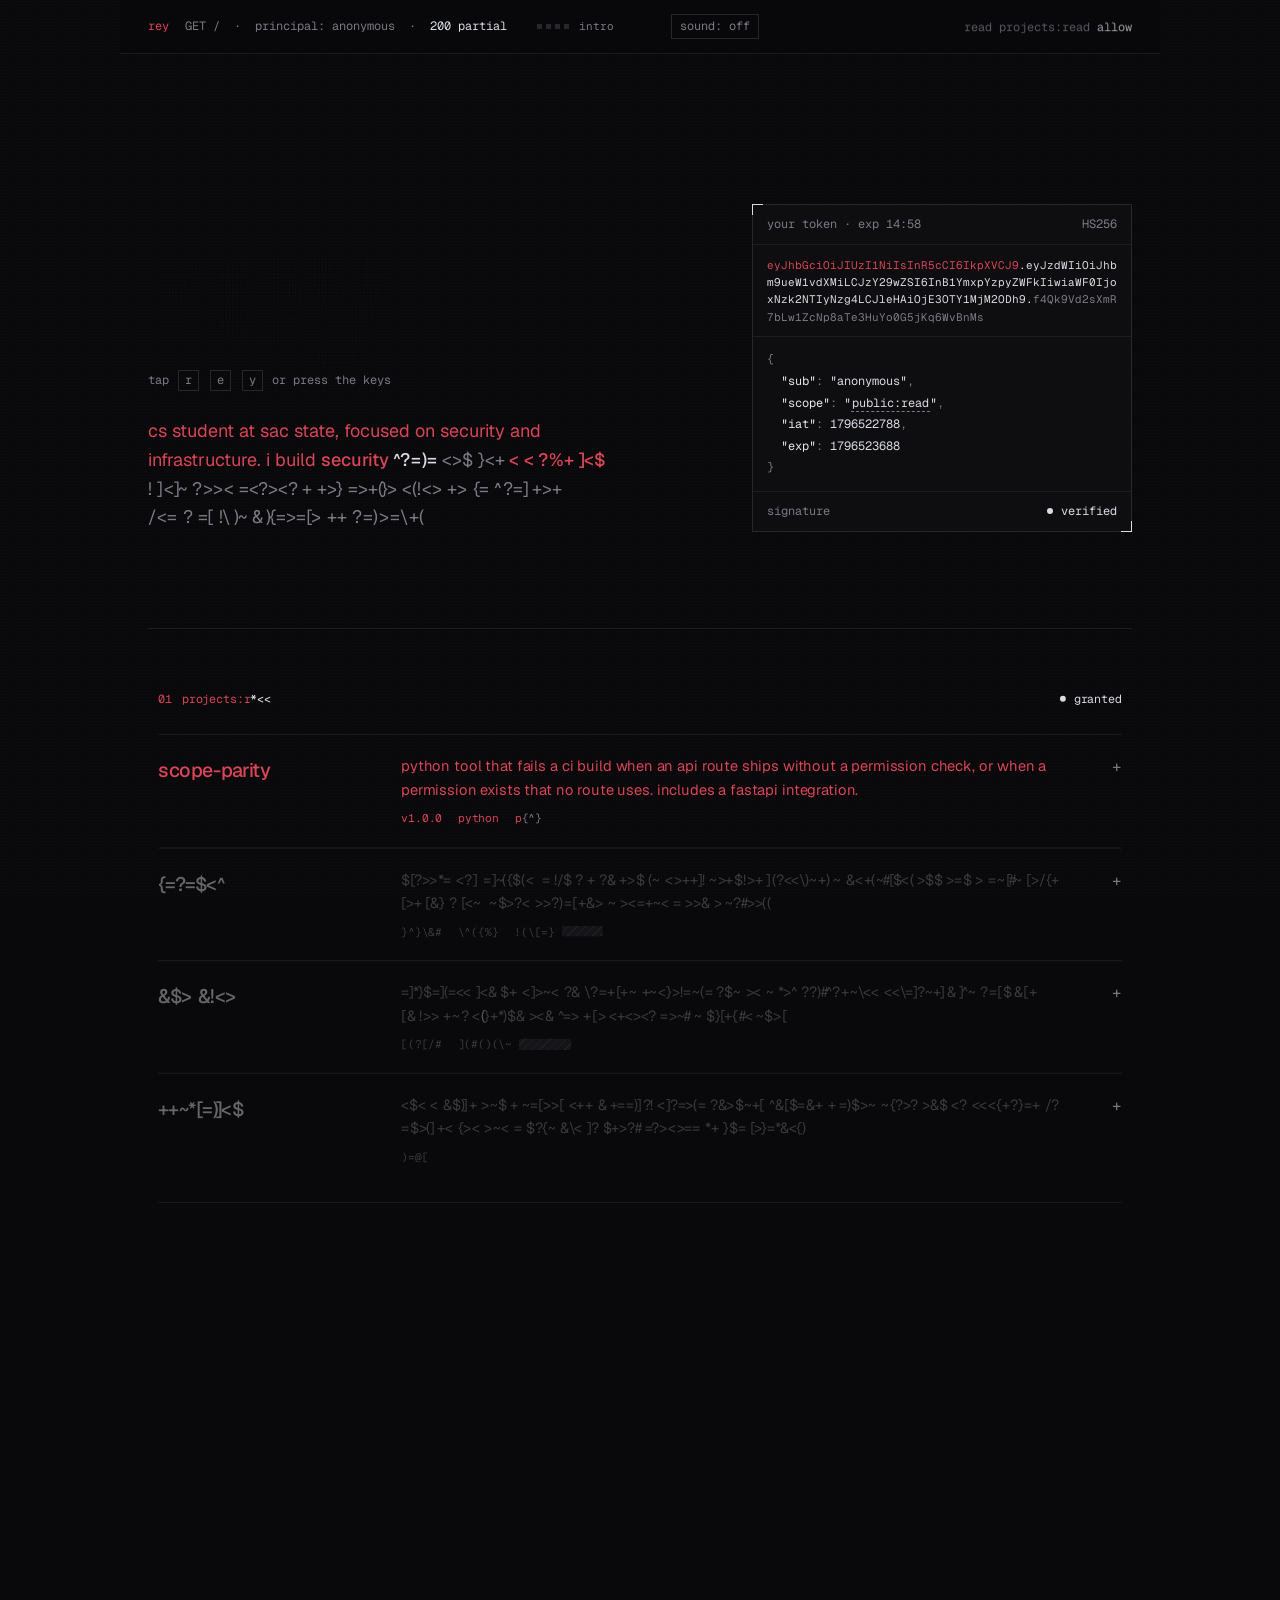
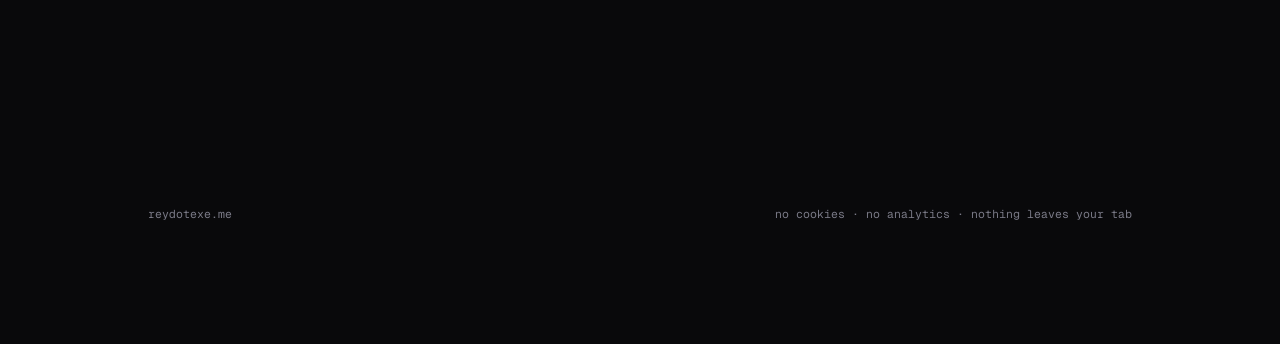
==== commit 69567504: "add link previews" ====
--- a/index.html
+++ b/index.html
@@ -8,6 +8,15 @@
   <title>rey</title>
   <meta name="description" content="rey. cs student at sac state, security and infrastructure.">
   <link rel="icon" href="favicon.svg" type="image/svg+xml">
+  <link rel="canonical" href="https://reydotexe.me/">
+  <meta property="og:title" content="rey">
+  <meta property="og:description" content="cs student at sac state, focused on security and infrastructure.">
+  <meta property="og:type" content="website">
+  <meta property="og:url" content="https://reydotexe.me/">
+  <meta property="og:image" content="https://reydotexe.me/og.png">
+  <meta property="og:image:width" content="1200">
+  <meta property="og:image:height" content="630">
+  <meta name="twitter:card" content="summary_large_image">
   <link rel="preload" href="fonts/Geist-Variable.woff2" as="font" type="font/woff2" crossorigin>
   <link rel="preload" href="fonts/GeistMono-Variable.woff2" as="font" type="font/woff2" crossorigin>
   <link rel="stylesheet" href="style.css">
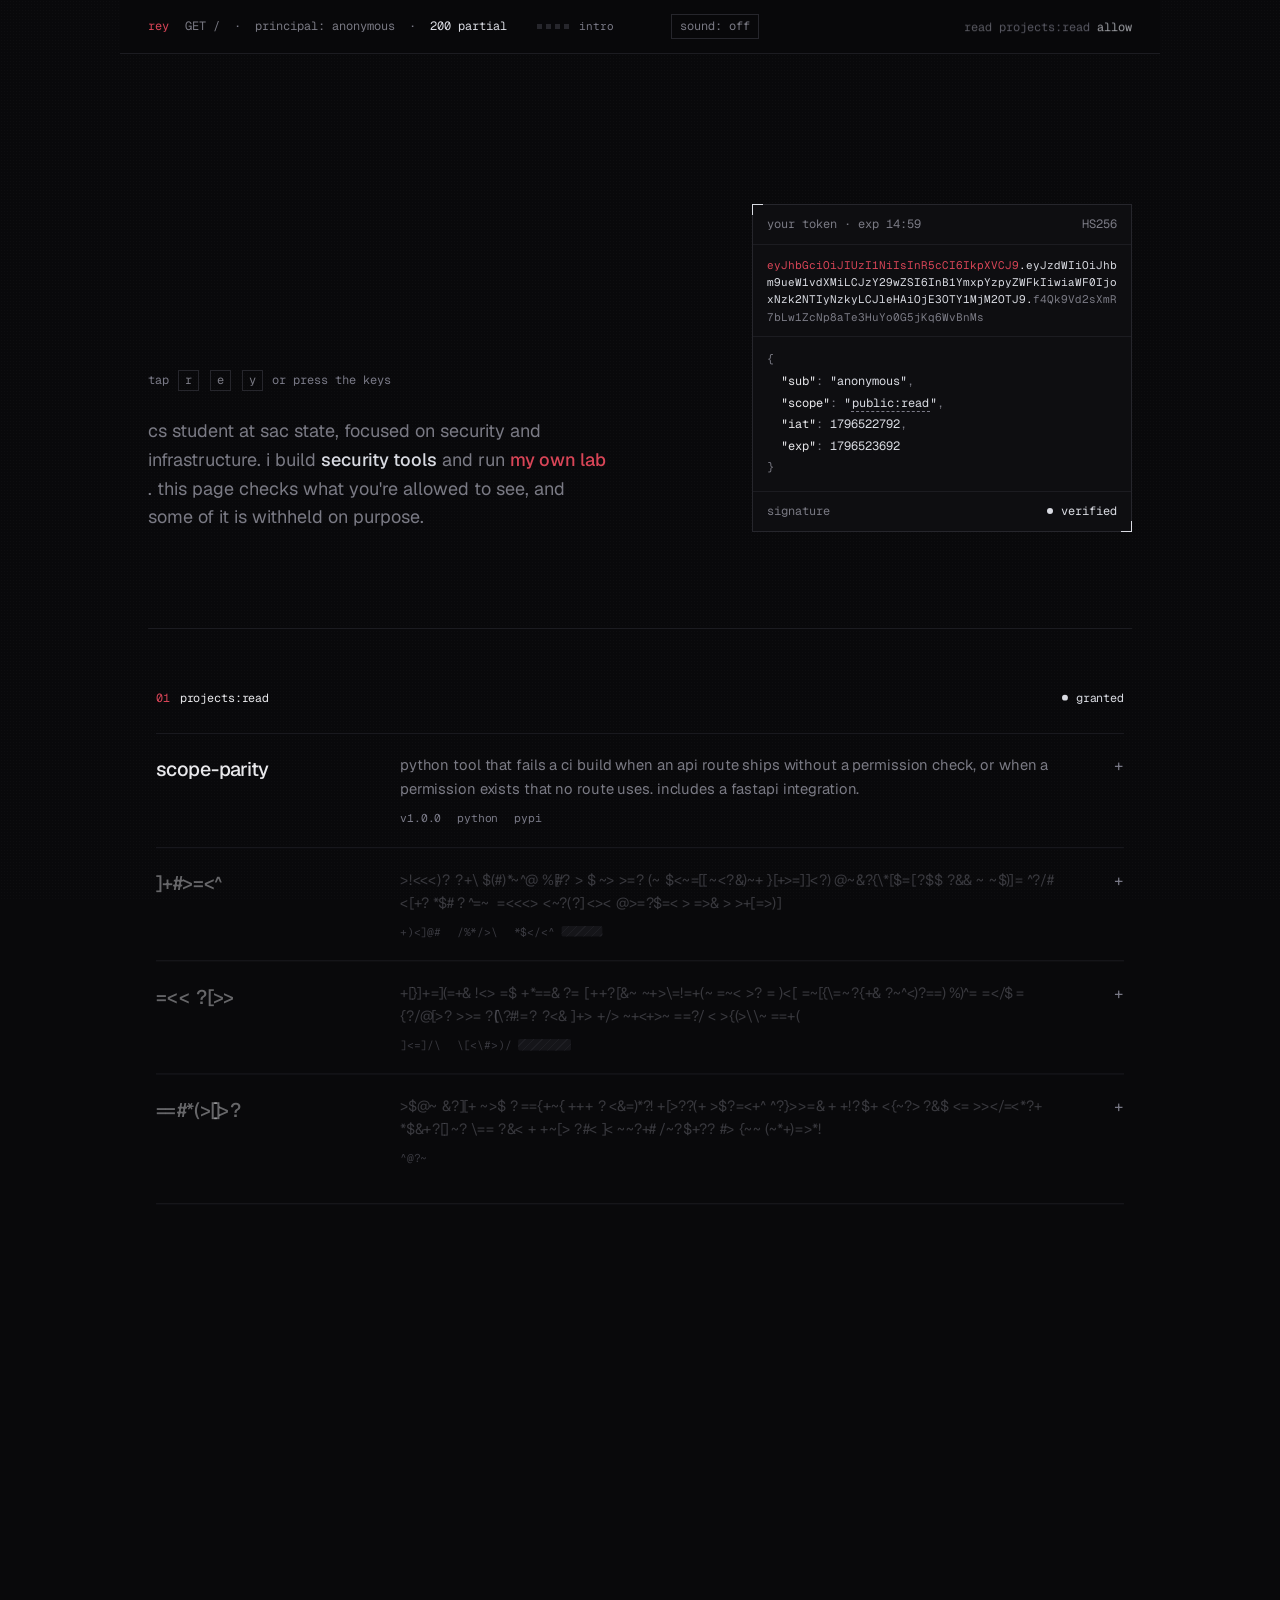
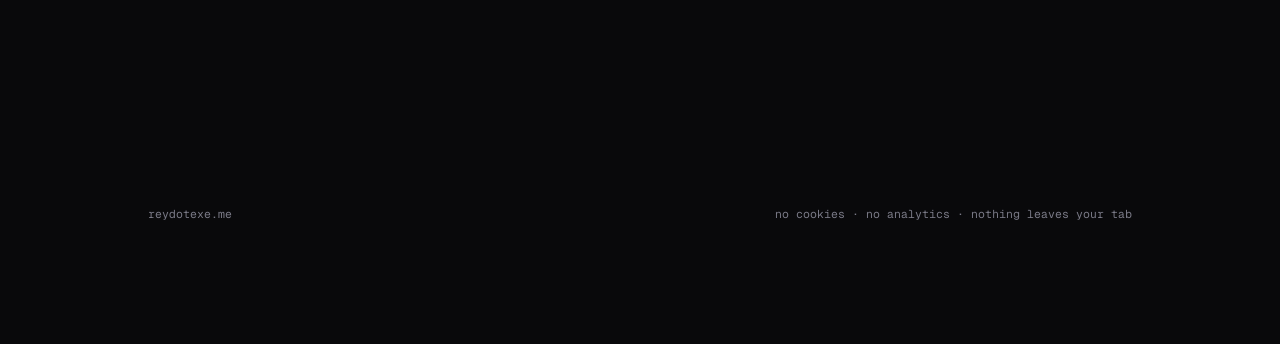
==== commit 6435544f: "remove unused code" ====
--- a/index.html
+++ b/index.html
@@ -65,7 +65,7 @@
     </div>
   </header>
 
-  <section class="scope reveal" data-scope="projects:read" data-verdict="grant">
+  <section class="scope reveal" data-scope="projects:read">
     <div class="scope-head"><span class="name"><i>01</i>projects:read</span><span class="verdict">pending</span></div>
 
     <div class="res" data-res="scope-parity">
@@ -137,7 +137,7 @@
     </div>
   </section>
 
-  <section class="scope reveal" data-scope="writing:read" data-verdict="grant">
+  <section class="scope reveal" data-scope="writing:read">
     <div class="scope-head"><span class="name"><i>02</i>writing:read</span><span class="verdict">pending</span></div>
     <div class="row">
       <div class="k"><a href="https://github.com/ReyDotExe/reybot-security-notes">security notes</a></div>
@@ -145,7 +145,7 @@
     </div>
   </section>
 
-  <section class="scope reveal" data-scope="profile:read" data-verdict="grant">
+  <section class="scope reveal" data-scope="profile:read">
     <div class="scope-head"><span class="name"><i>03</i>profile:read</span><span class="verdict">pending</span></div>
     <div class="kv">
       <div class="k">languages</div>
--- a/style.css
+++ b/style.css
@@ -26,8 +26,6 @@
   --no: #ff5a6a;
   --a2: #d84557;
   --g1: 150, 18, 34;
-  --g2: 150, 152, 168;
-  --f1: #cf2c40;
   --f2: #8f1424;
   --bar: #151519;
   --sans: "Geist", system-ui, sans-serif;
@@ -258,8 +256,6 @@
 }
 
 .namewrap {
-  position: relative;
-  isolation: isolate;
   touch-action: manipulation;
 }
 
@@ -272,8 +268,6 @@
   font-family: var(--mono);
   font-size: 12px;
   color: var(--faint);
-  position: relative;
-  z-index: 1;
 }
 
 .padhint b {
@@ -701,8 +695,17 @@
   color: var(--faint);
 }
 
+.lost {
+  padding: 150px 0 96px;
+  font-size: 18px;
+  color: var(--dim);
+}
+
+.lost p {
+  margin: 0 0 12px;
+}
+
 .fb {
-  transition: opacity .6s ease;
   overflow-anchor: none;
 }
 
@@ -767,6 +770,10 @@
   .tick {
     display: none;
   }
+
+  .lost {
+    padding: 64px 0 56px;
+  }
 }
 
 @media (max-width: 640px) {
